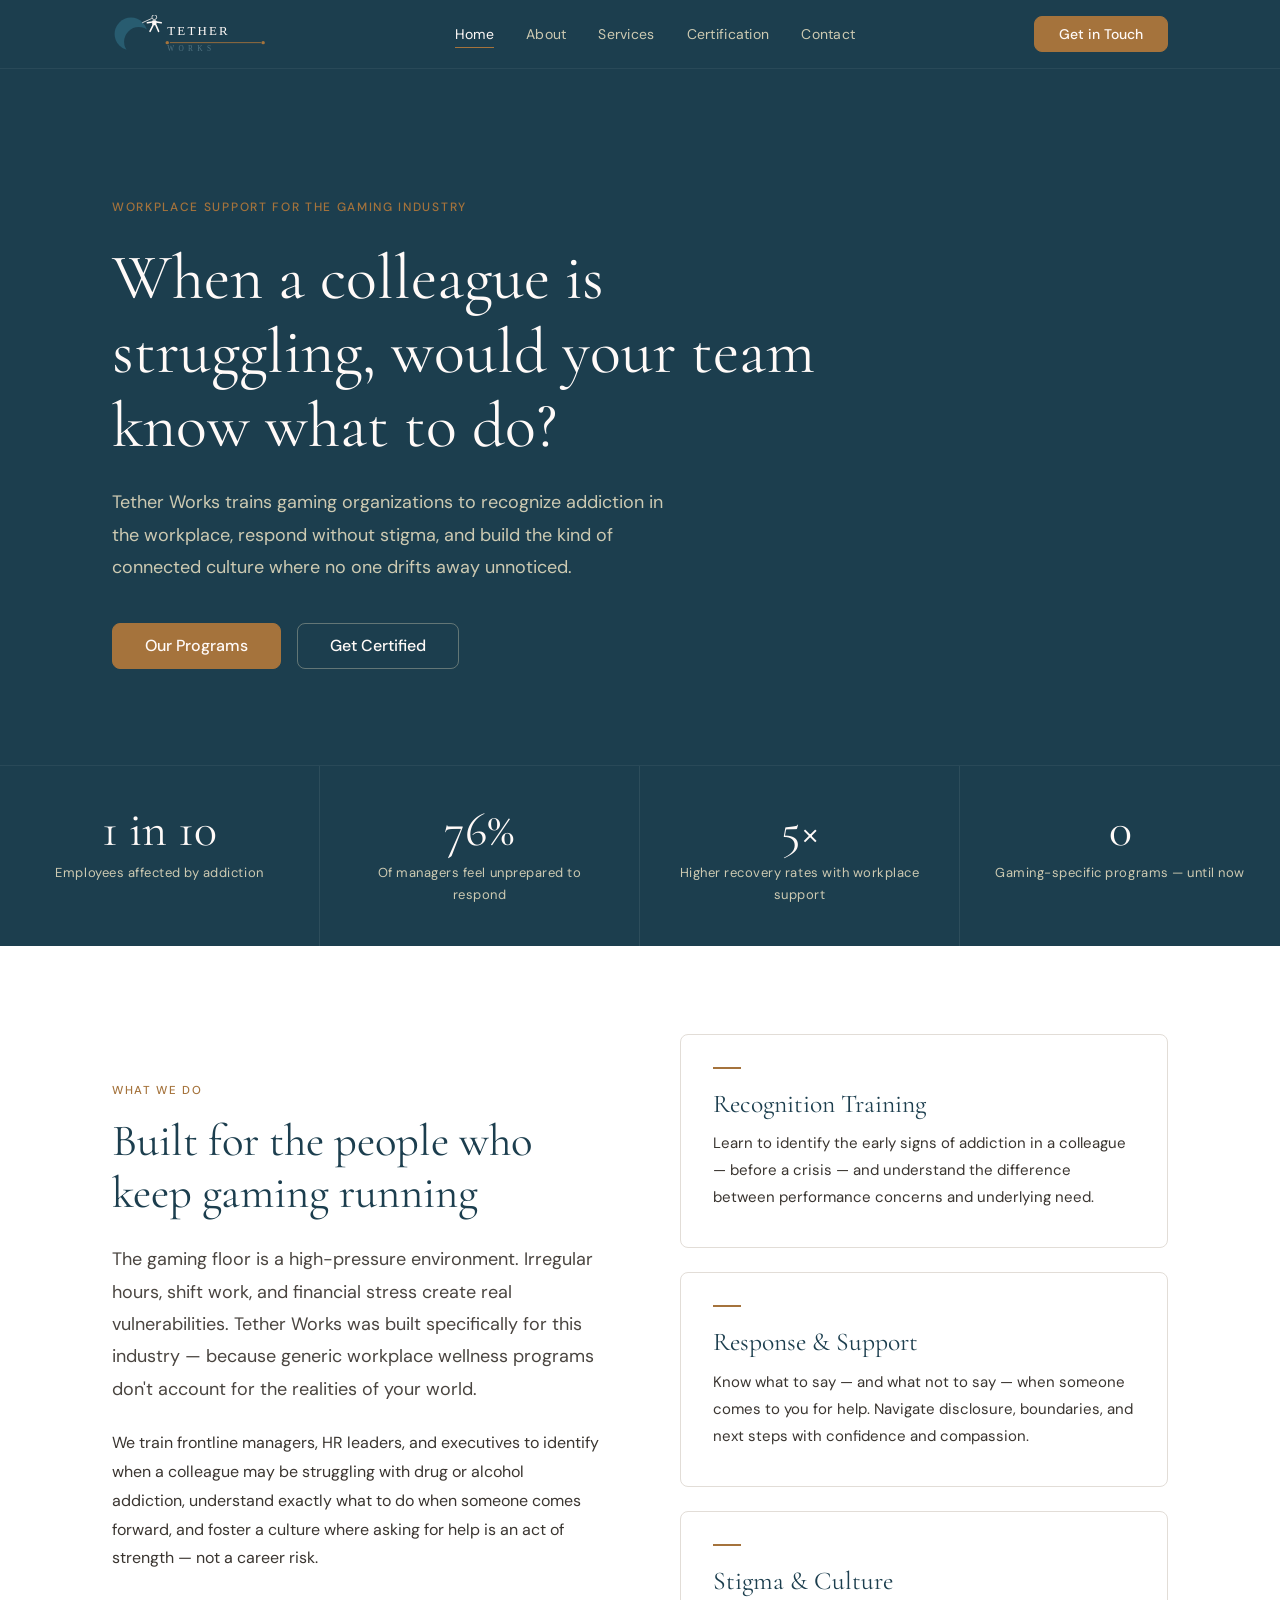
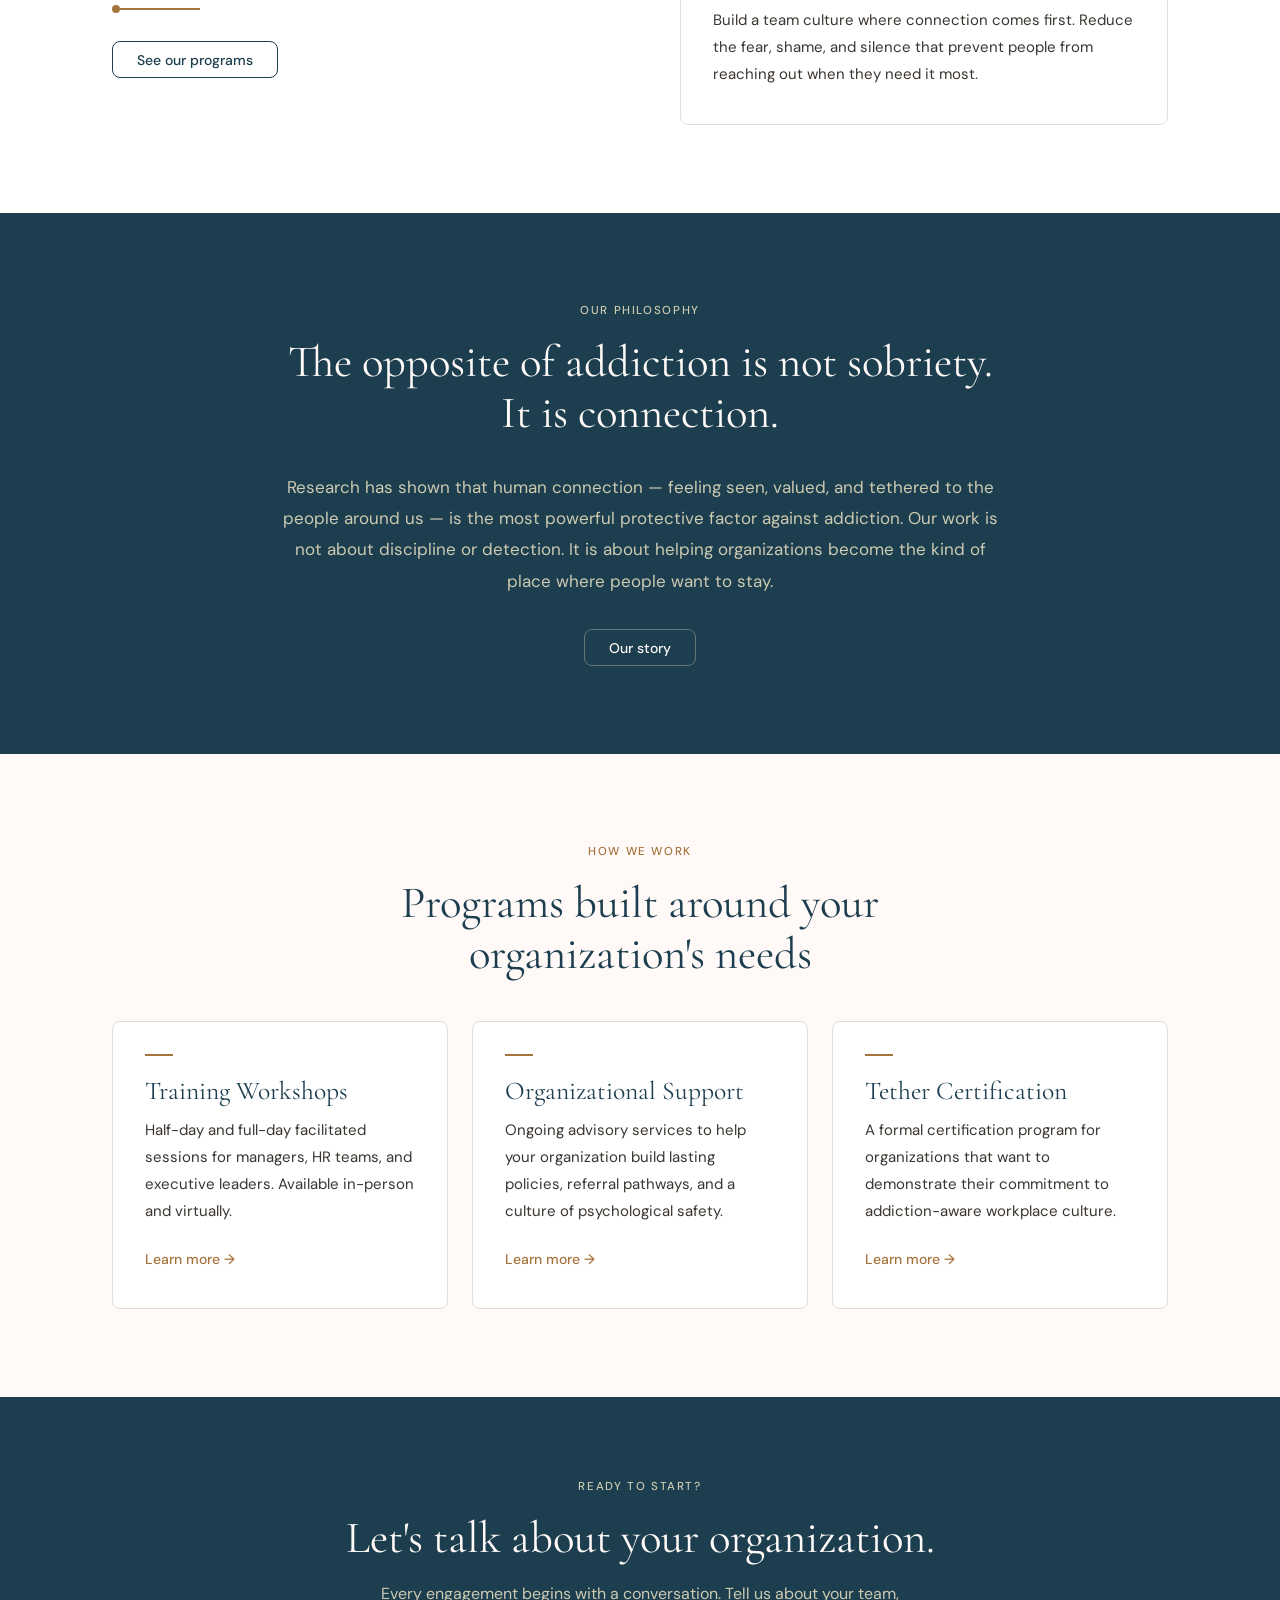
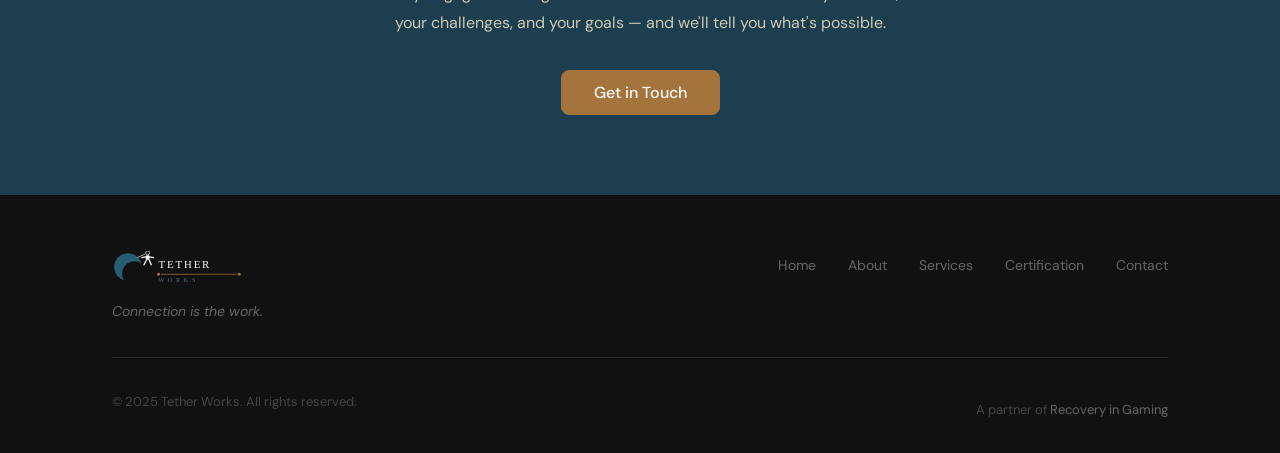
==== index.html @ 8a62e348 "Add files via upload" ====
<!DOCTYPE html>
<html lang="en">
<head>
  <meta charset="UTF-8">
  <meta name="viewport" content="width=device-width, initial-scale=1.0">
  <title>Tether Works — Workplace Addiction Support for the Gaming Industry</title>
  <meta name="description" content="Tether Works helps gaming organizations train, support, and certify their teams to respond with confidence when a colleague is struggling with addiction.">
  <link rel="stylesheet" href="assets/css/style.css">
</head>
<body>

<nav>
  <div class="nav-inner">
    <a href="index.html" class="nav-logo">
      <svg viewBox="0 0 190 44" xmlns="http://www.w3.org/2000/svg">
        <defs>
          <mask id="nm">
            <rect width="60" height="44" fill="white"/>
            <circle cx="31" cy="31" r="17" fill="black"/>
          </mask>
        </defs>
        <circle cx="22" cy="22" r="19" fill="#285C70" mask="url(#nm)"/>
        <line x1="35" y1="9" x2="46" y2="4" stroke="#FFFAF8" stroke-width="0.9"/>
        <circle cx="49" cy="2.5" r="2.8" fill="none" stroke="#FFFAF8" stroke-width="0.9"/>
        <rect x="46.5" y="6" width="5" height="6" rx="1.5" fill="#FFFAF8"/>
        <line x1="41" y1="9" x2="46.5" y2="8" stroke="#FFFAF8" stroke-width="1.8" stroke-linecap="round"/>
        <line x1="51.5" y1="8" x2="57" y2="9" stroke="#FFFAF8" stroke-width="1.8" stroke-linecap="round"/>
        <line x1="47.5" y1="12" x2="44" y2="19" stroke="#FFFAF8" stroke-width="1.8" stroke-linecap="round"/>
        <line x1="51" y1="12" x2="54" y2="19" stroke="#FFFAF8" stroke-width="1.8" stroke-linecap="round"/>
        <text x="64" y="23" font-size="15" fill="#FFFAF8" font-family="Georgia, serif" letter-spacing="2.5">TETHER</text>
        <circle cx="64" cy="32" r="2" fill="#A5733C"/>
        <line x1="67.5" y1="32" x2="172" y2="32" stroke="#A5733C" stroke-width="1" stroke-linecap="round"/>
        <circle cx="175" cy="32" r="2" fill="#A5733C"/>
        <text x="64" y="42" font-size="8.5" fill="#517380" font-family="Georgia, serif" letter-spacing="5">WORKS</text>
      </svg>
    </a>
    <ul class="nav-links">
      <li><a href="index.html" class="active">Home</a></li>
      <li><a href="about.html">About</a></li>
      <li><a href="services.html">Services</a></li>
      <li><a href="certification.html">Certification</a></li>
      <li><a href="contact.html">Contact</a></li>
    </ul>
    <a href="contact.html" class="btn btn-primary">Get in Touch</a>
  </div>
</nav>

<!-- HERO -->
<section class="hero">
  <div class="container">
    <span class="hero-eyebrow">Workplace support for the gaming industry</span>
    <h1>When a colleague is struggling, would your team know what to do?</h1>
    <p class="lead">Tether Works trains gaming organizations to recognize addiction in the workplace, respond without stigma, and build the kind of connected culture where no one drifts away unnoticed.</p>
    <div class="hero-ctas">
      <a href="services.html" class="btn btn-primary btn-lg">Our Programs</a>
      <a href="certification.html" class="btn btn-ghost btn-lg">Get Certified</a>
    </div>
  </div>
</section>

<!-- STAT STRIP -->
<section class="bg-depth" style="padding: 0; border-top: 1px solid rgba(255,255,255,0.06);">
  <div class="stat-strip">
    <div class="stat-item">
      <div class="stat-num">1 in 10</div>
      <div class="stat-label">Employees affected by addiction</div>
    </div>
    <div class="stat-item">
      <div class="stat-num">76%</div>
      <div class="stat-label">Of managers feel unprepared to respond</div>
    </div>
    <div class="stat-item">
      <div class="stat-num">5×</div>
      <div class="stat-label">Higher recovery rates with workplace support</div>
    </div>
    <div class="stat-item">
      <div class="stat-num">0</div>
      <div class="stat-label">Gaming-specific programs — until now</div>
    </div>
  </div>
</section>

<!-- WHAT WE DO -->
<section class="bg-white">
  <div class="container">
    <div style="display: grid; grid-template-columns: 1fr 1fr; gap: 5rem; align-items: center;">
      <div>
        <span class="section-label">What we do</span>
        <h2 class="mb-3" style="color: var(--depth);">Built for the people who keep gaming running</h2>
        <p class="lead mb-3">The gaming floor is a high-pressure environment. Irregular hours, shift work, and financial stress create real vulnerabilities. Tether Works was built specifically for this industry — because generic workplace wellness programs don't account for the realities of your world.</p>
        <p>We train frontline managers, HR leaders, and executives to identify when a colleague may be struggling with drug or alcohol addiction, understand exactly what to do when someone comes forward, and foster a culture where asking for help is an act of strength — not a career risk.</p>
        <div class="tether-line mt-4">
          <div class="tether-dot"></div>
          <div class="tether-rule"></div>
        </div>
        <a href="services.html" class="btn btn-outline">See our programs</a>
      </div>
      <div class="card-grid" style="grid-template-columns: 1fr;">
        <div class="card">
          <div class="card-bar"></div>
          <h3>Recognition Training</h3>
          <p>Learn to identify the early signs of addiction in a colleague — before a crisis — and understand the difference between performance concerns and underlying need.</p>
        </div>
        <div class="card">
          <div class="card-bar"></div>
          <h3>Response & Support</h3>
          <p>Know what to say — and what not to say — when someone comes to you for help. Navigate disclosure, boundaries, and next steps with confidence and compassion.</p>
        </div>
        <div class="card">
          <div class="card-bar"></div>
          <h3>Stigma & Culture</h3>
          <p>Build a team culture where connection comes first. Reduce the fear, shame, and silence that prevent people from reaching out when they need it most.</p>
        </div>
      </div>
    </div>
  </div>
</section>

<!-- PHILOSOPHY -->
<section class="bg-depth">
  <div class="container" style="max-width: 800px; text-align: center;">
    <span class="section-label on-dark">Our philosophy</span>
    <h2 style="color: var(--stardust); margin-bottom: 2rem;">The opposite of addiction is not sobriety. It is connection.</h2>
    <p style="color: var(--fog); font-size: 1.0625rem; line-height: 1.85; margin-bottom: 2rem;">Research has shown that human connection — feeling seen, valued, and tethered to the people around us — is the most powerful protective factor against addiction. Our work is not about discipline or detection. It is about helping organizations become the kind of place where people want to stay.</p>
    <a href="about.html" class="btn btn-ghost">Our story</a>
  </div>
</section>

<!-- THREE OFFERINGS -->
<section>
  <div class="container">
    <div class="text-center mb-4" style="max-width: 600px; margin-left: auto; margin-right: auto;">
      <span class="section-label">How we work</span>
      <h2 style="color: var(--depth);">Programs built around your organization's needs</h2>
    </div>
    <div class="card-grid grid-3" style="margin-top: 2.5rem;">
      <div class="card">
        <div class="card-bar"></div>
        <h3>Training Workshops</h3>
        <p>Half-day and full-day facilitated sessions for managers, HR teams, and executive leaders. Available in-person and virtually.</p>
        <div style="margin-top: 1.25rem;">
          <a href="services.html" style="color: var(--lifeline); font-size: 0.875rem; font-weight: 500; text-decoration: none;">Learn more →</a>
        </div>
      </div>
      <div class="card">
        <div class="card-bar"></div>
        <h3>Organizational Support</h3>
        <p>Ongoing advisory services to help your organization build lasting policies, referral pathways, and a culture of psychological safety.</p>
        <div style="margin-top: 1.25rem;">
          <a href="services.html" style="color: var(--lifeline); font-size: 0.875rem; font-weight: 500; text-decoration: none;">Learn more →</a>
        </div>
      </div>
      <div class="card">
        <div class="card-bar"></div>
        <h3>Tether Certification</h3>
        <p>A formal certification program for organizations that want to demonstrate their commitment to addiction-aware workplace culture.</p>
        <div style="margin-top: 1.25rem;">
          <a href="certification.html" style="color: var(--lifeline); font-size: 0.875rem; font-weight: 500; text-decoration: none;">Learn more →</a>
        </div>
      </div>
    </div>
  </div>
</section>

<!-- CTA BAND -->
<section class="cta-band">
  <div class="container">
    <span class="section-label on-dark" style="color: var(--fog);">Ready to start?</span>
    <h2>Let's talk about your organization.</h2>
    <p>Every engagement begins with a conversation. Tell us about your team, your challenges, and your goals — and we'll tell you what's possible.</p>
    <a href="contact.html" class="btn btn-primary btn-lg">Get in Touch</a>
  </div>
</section>

<footer>
  <div class="footer-inner" style="max-width: var(--max-w); margin: 0 auto; padding: 0 2rem;">
    <div class="footer-top">
      <div>
        <svg viewBox="0 0 190 44" xmlns="http://www.w3.org/2000/svg" height="32">
          <defs>
            <mask id="fm">
              <rect width="60" height="44" fill="white"/>
              <circle cx="31" cy="31" r="17" fill="black"/>
            </mask>
          </defs>
          <circle cx="22" cy="22" r="19" fill="#285C70" mask="url(#fm)"/>
          <line x1="35" y1="9" x2="46" y2="4" stroke="#FFFAF8" stroke-width="0.9"/>
          <circle cx="49" cy="2.5" r="2.8" fill="none" stroke="#FFFAF8" stroke-width="0.9"/>
          <rect x="46.5" y="6" width="5" height="6" rx="1.5" fill="#FFFAF8"/>
          <line x1="41" y1="9" x2="46.5" y2="8" stroke="#FFFAF8" stroke-width="1.8" stroke-linecap="round"/>
          <line x1="51.5" y1="8" x2="57" y2="9" stroke="#FFFAF8" stroke-width="1.8" stroke-linecap="round"/>
          <line x1="47.5" y1="12" x2="44" y2="19" stroke="#FFFAF8" stroke-width="1.8" stroke-linecap="round"/>
          <line x1="51" y1="12" x2="54" y2="19" stroke="#FFFAF8" stroke-width="1.8" stroke-linecap="round"/>
          <text x="64" y="23" font-size="15" fill="#FFFAF8" font-family="Georgia, serif" letter-spacing="2.5">TETHER</text>
          <circle cx="64" cy="32" r="2" fill="#A5733C"/>
          <line x1="67.5" y1="32" x2="172" y2="32" stroke="#A5733C" stroke-width="1"/>
          <circle cx="175" cy="32" r="2" fill="#A5733C"/>
          <text x="64" y="42" font-size="8.5" fill="#517380" font-family="Georgia, serif" letter-spacing="5">WORKS</text>
        </svg>
        <p class="footer-tagline">Connection is the work.</p>
      </div>
      <ul class="footer-links">
        <li><a href="index.html">Home</a></li>
        <li><a href="about.html">About</a></li>
        <li><a href="services.html">Services</a></li>
        <li><a href="certification.html">Certification</a></li>
        <li><a href="contact.html">Contact</a></li>
      </ul>
    </div>
    <div class="footer-bottom">
      <p>© 2025 Tether Works. All rights reserved.</p>
      <p>A partner of <a href="https://www.recoveryingaming.com" target="_blank" style="color: #666; text-decoration: none;">Recovery in Gaming</a></p>
    </div>
  </div>
</footer>

</body>
</html>
---- assets/css/style.css ----
@import url('https://fonts.googleapis.com/css2?family=Cormorant+Garamond:ital,wght@0,300;0,400;0,500;1,300;1,400&family=DM+Sans:opsz,wght@9..40,300;9..40,400;9..40,500&display=swap');

:root {
  --depth:     #1C3E4E;
  --depth-dk:  #111F28;
  --lifeline:  #A5733C;
  --lifeline-dk:#8B612E;
  --horizon:   #517380;
  --haze:      #808080;
  --fog:       #CDCAB2;
  --stardust:  #FFFAF8;
  --charcoal:  #111111;
  --white:     #ffffff;
  --border:    #E2DDD7;
  --max-w:     1120px;
  --r:         8px;
}

*, *::before, *::after { box-sizing: border-box; margin: 0; padding: 0; }
html { font-size: 16px; scroll-behavior: smooth; }

body {
  font-family: 'DM Sans', system-ui, sans-serif;
  background: var(--stardust);
  color: var(--charcoal);
  line-height: 1.7;
  -webkit-font-smoothing: antialiased;
}

/* ─── NAV ──────────────────────────────────────── */
nav {
  position: sticky; top: 0; z-index: 100;
  background: var(--depth);
  border-bottom: 1px solid rgba(255,255,255,0.06);
}
.nav-inner {
  max-width: var(--max-w); margin: 0 auto; padding: 0 2rem;
  display: flex; align-items: center; justify-content: space-between; height: 68px;
}
.nav-logo { display: flex; align-items: center; text-decoration: none; }
.nav-logo svg { height: 38px; width: auto; }
.nav-links { display: flex; align-items: center; gap: 2rem; list-style: none; }
.nav-links a {
  color: var(--fog); text-decoration: none;
  font-size: 0.875rem; font-weight: 400; letter-spacing: 0.02em;
  transition: color 0.2s; padding: 4px 0;
  border-bottom: 1.5px solid transparent;
}
.nav-links a:hover { color: var(--stardust); }
.nav-links a.active { color: var(--stardust); border-bottom-color: var(--lifeline); }

/* ─── BUTTONS ───────────────────────────────────── */
.btn {
  display: inline-block; padding: 0.65rem 1.5rem; border-radius: var(--r);
  font-family: 'DM Sans', sans-serif; font-size: 0.875rem; font-weight: 500;
  text-decoration: none; cursor: pointer; transition: all 0.2s;
  border: 1.5px solid transparent; line-height: 1;
}
.btn-primary { background: var(--lifeline); color: var(--stardust); border-color: var(--lifeline); }
.btn-primary:hover { background: var(--lifeline-dk); border-color: var(--lifeline-dk); }
.btn-ghost { background: transparent; color: var(--stardust); border-color: rgba(205,202,178,0.4); }
.btn-ghost:hover { border-color: var(--stardust); color: var(--stardust); }
.btn-outline { background: transparent; color: var(--depth); border-color: var(--depth); }
.btn-outline:hover { background: var(--depth); color: var(--stardust); }
.btn-lg { padding: 0.85rem 2rem; font-size: 1rem; }

/* ─── LAYOUT ────────────────────────────────────── */
.container { max-width: var(--max-w); margin: 0 auto; padding: 0 2rem; }
section { padding: 5.5rem 0; }
section.bg-depth { background: var(--depth); }
section.bg-fog { background: var(--fog); }
section.bg-white { background: var(--white); }
section.bg-dark { background: var(--charcoal); }

/* ─── TYPE ──────────────────────────────────────── */
h1, h2, h3, h4 {
  font-family: 'Cormorant Garamond', Georgia, serif;
  font-weight: 400; line-height: 1.15;
}
h1 { font-size: clamp(2.75rem, 5vw, 4.25rem); }
h2 { font-size: clamp(2rem, 3.5vw, 2.875rem); }
h3 { font-size: clamp(1.375rem, 2vw, 1.75rem); }
h4 { font-size: 1.25rem; }
p { color: #3A3530; line-height: 1.8; }
p + p { margin-top: 1rem; }
.lead { font-size: 1.125rem; color: #4A4540; }
.muted { color: var(--haze); }
.small { font-size: 0.875rem; }

.section-label {
  font-size: 0.72rem; font-weight: 500;
  letter-spacing: 0.14em; text-transform: uppercase;
  color: var(--lifeline); margin-bottom: 1rem; display: block;
}
.section-label.on-dark { color: var(--fog); }

/* ─── TETHER MOTIF ──────────────────────────────── */
.tether-line {
  display: flex; align-items: center; gap: 0;
  margin: 1.75rem 0;
}
.tether-dot {
  width: 8px; height: 8px; border-radius: 50%;
  background: var(--lifeline); flex-shrink: 0;
}
.tether-dot.on-dark { background: rgba(165,115,60,0.6); }
.tether-rule {
  width: 80px; height: 1.5px; background: var(--lifeline);
}
.tether-rule.on-dark { background: rgba(165,115,60,0.4); }

/* ─── HERO ──────────────────────────────────────── */
.hero { background: var(--depth); padding: 8rem 0 6rem; }
.hero-eyebrow {
  font-size: 0.75rem; font-weight: 500; letter-spacing: 0.14em;
  text-transform: uppercase; color: var(--lifeline); margin-bottom: 1.5rem; display: block;
}
.hero h1 { color: var(--stardust); max-width: 740px; margin-bottom: 1.5rem; }
.hero .lead { color: var(--fog); max-width: 580px; margin-bottom: 2.5rem; }
.hero-ctas { display: flex; gap: 1rem; flex-wrap: wrap; }

/* ─── CARDS ─────────────────────────────────────── */
.card-grid { display: grid; gap: 1.5rem; }
.grid-3 { grid-template-columns: repeat(auto-fit, minmax(280px, 1fr)); }
.grid-2 { grid-template-columns: repeat(auto-fit, minmax(340px, 1fr)); }

.card {
  background: var(--white); border-radius: var(--r);
  padding: 2rem 2rem 2.25rem;
  border: 1px solid var(--border);
  transition: border-color 0.2s;
}
.card:hover { border-color: var(--lifeline); }
.card-bar { width: 28px; height: 2px; background: var(--lifeline); margin-bottom: 1.25rem; }
.card h3 { margin-bottom: 0.75rem; color: var(--depth); }
.card p { font-size: 0.9375rem; }

/* ─── CALLOUT / QUOTE ───────────────────────────── */
.callout {
  border-left: 3px solid var(--lifeline);
  padding: 0.25rem 0 0.25rem 1.75rem; margin: 2.5rem 0;
}
.callout p {
  font-family: 'Cormorant Garamond', Georgia, serif;
  font-size: clamp(1.35rem, 2.5vw, 1.75rem);
  font-style: italic; color: var(--depth); line-height: 1.45;
}
.callout cite { font-size: 0.875rem; color: var(--haze); font-style: normal; display: block; margin-top: 0.75rem; }

/* ─── FOUNDERS ──────────────────────────────────── */
.founder-grid { display: grid; grid-template-columns: repeat(auto-fit, minmax(340px, 1fr)); gap: 1.5rem; }
.founder-card {
  background: var(--white); border-radius: var(--r);
  padding: 2.25rem; border: 1px solid var(--border);
  display: flex; flex-direction: column; gap: 1.25rem;
}
.founder-header { display: flex; align-items: center; gap: 1.25rem; }
.founder-avatar {
  width: 80px; height: 80px; border-radius: 50%;
  background: var(--fog); flex-shrink: 0;
  display: flex; align-items: center; justify-content: center;
  font-family: 'Cormorant Garamond', serif;
  font-size: 1.75rem; color: var(--depth); font-weight: 400;
}
.founder-name { font-family: 'Cormorant Garamond', serif; font-size: 1.5rem; color: var(--depth); margin-bottom: 0.15rem; }
.founder-title { font-size: 0.875rem; color: var(--haze); }
.founder-bio { font-size: 0.9375rem; color: #4A4540; line-height: 1.75; }

/* ─── CERT / FEATURE LIST ───────────────────────── */
.check-list { list-style: none; display: flex; flex-direction: column; gap: 0.75rem; }
.check-list li {
  display: flex; align-items: flex-start; gap: 0.75rem;
  font-size: 0.9375rem; color: #3A3530;
}
.check-list li::before {
  content: '';
  width: 18px; height: 18px; border-radius: 50%;
  background: var(--lifeline); flex-shrink: 0; margin-top: 3px;
  background-image: url("data:image/svg+xml,%3Csvg xmlns='http://www.w3.org/2000/svg' viewBox='0 0 12 12'%3E%3Cpath d='M2 6l3 3 5-5' stroke='%23FFFAF8' stroke-width='1.5' fill='none' stroke-linecap='round' stroke-linejoin='round'/%3E%3C/svg%3E");
  background-size: 70%; background-repeat: no-repeat; background-position: center;
}

/* ─── FORM ──────────────────────────────────────── */
.form-wrap { max-width: 600px; }
.form-group { margin-bottom: 1.25rem; }
.form-group label { display: block; font-size: 0.875rem; font-weight: 500; margin-bottom: 0.4rem; color: var(--depth); }
.form-group input,
.form-group textarea,
.form-group select {
  width: 100%; padding: 0.75rem 1rem;
  border: 1.5px solid var(--border); border-radius: var(--r);
  font-family: 'DM Sans', sans-serif; font-size: 0.9375rem;
  background: var(--white); color: var(--charcoal);
  transition: border-color 0.2s; appearance: none;
}
.form-group input:focus,
.form-group textarea:focus,
.form-group select:focus { outline: none; border-color: var(--lifeline); }
.form-group textarea { min-height: 140px; resize: vertical; }
.form-row { display: grid; grid-template-columns: 1fr 1fr; gap: 1rem; }

/* ─── CTA BAND ──────────────────────────────────── */
.cta-band { background: var(--depth); padding: 5rem 0; text-align: center; }
.cta-band h2 { color: var(--stardust); margin-bottom: 1rem; }
.cta-band p { color: var(--fog); max-width: 520px; margin: 0 auto 2rem; }

/* ─── FOOTER ────────────────────────────────────── */
footer { background: var(--charcoal); padding: 3.5rem 0 2rem; }
.footer-top {
  display: flex; justify-content: space-between; align-items: flex-start;
  gap: 2rem; padding-bottom: 2rem;
  border-bottom: 1px solid #2A2A2A; margin-bottom: 1.5rem;
}
.footer-tagline { font-style: italic; font-size: 0.875rem; color: #666; margin-top: 0.5rem; }
.footer-links { list-style: none; display: flex; gap: 2rem; flex-wrap: wrap; align-items: center; }
.footer-links a { color: #666; text-decoration: none; font-size: 0.875rem; transition: color 0.2s; }
.footer-links a:hover { color: var(--fog); }
.footer-bottom { display: flex; justify-content: space-between; align-items: center; }
.footer-bottom p { font-size: 0.8125rem; color: #444; }

/* ─── STAT STRIP ────────────────────────────────── */
.stat-strip { display: grid; grid-template-columns: repeat(auto-fit, minmax(180px, 1fr)); gap: 0; }
.stat-item {
  padding: 2.5rem 2rem; border-right: 1px solid rgba(255,255,255,0.08);
  text-align: center;
}
.stat-item:last-child { border-right: none; }
.stat-num {
  font-family: 'Cormorant Garamond', serif;
  font-size: 3rem; color: var(--stardust); line-height: 1; margin-bottom: 0.5rem;
}
.stat-label { font-size: 0.8125rem; color: var(--fog); letter-spacing: 0.04em; }

/* ─── PAGE HEADER ───────────────────────────────── */
.page-header { background: var(--depth); padding: 5rem 0 4rem; }
.page-header h1 { color: var(--stardust); max-width: 680px; margin-bottom: 1rem; }
.page-header .lead { color: var(--fog); max-width: 560px; }

/* ─── UTILS ─────────────────────────────────────── */
.text-center { text-align: center; }
.text-depth { color: var(--depth) !important; }
.text-stardust { color: var(--stardust) !important; }
.text-fog { color: var(--fog) !important; }
.mb-1 { margin-bottom: 0.5rem; } .mb-2 { margin-bottom: 1rem; }
.mb-3 { margin-bottom: 1.5rem; } .mb-4 { margin-bottom: 2rem; }
.mt-3 { margin-top: 1.5rem; } .mt-4 { margin-top: 2rem; }

/* ─── DIVIDER ───────────────────────────────────── */
.tether-divider {
  display: flex; align-items: center; gap: 12px;
  margin: 3rem 0;
}
.tether-divider .dot { width: 7px; height: 7px; border-radius: 50%; background: var(--lifeline); flex-shrink: 0; }
.tether-divider .rule { flex: 1; height: 1px; background: var(--border); }

@media (max-width: 768px) {
  .nav-links { display: none; }
  section { padding: 3.5rem 0; }
  .hero { padding: 5rem 0 4rem; }
  .form-row { grid-template-columns: 1fr; }
  .footer-top { flex-direction: column; }
  .footer-bottom { flex-direction: column; gap: 0.5rem; text-align: center; }
  .stat-strip { grid-template-columns: 1fr 1fr; }
  .stat-item { border-right: none; border-bottom: 1px solid rgba(255,255,255,0.08); }
}
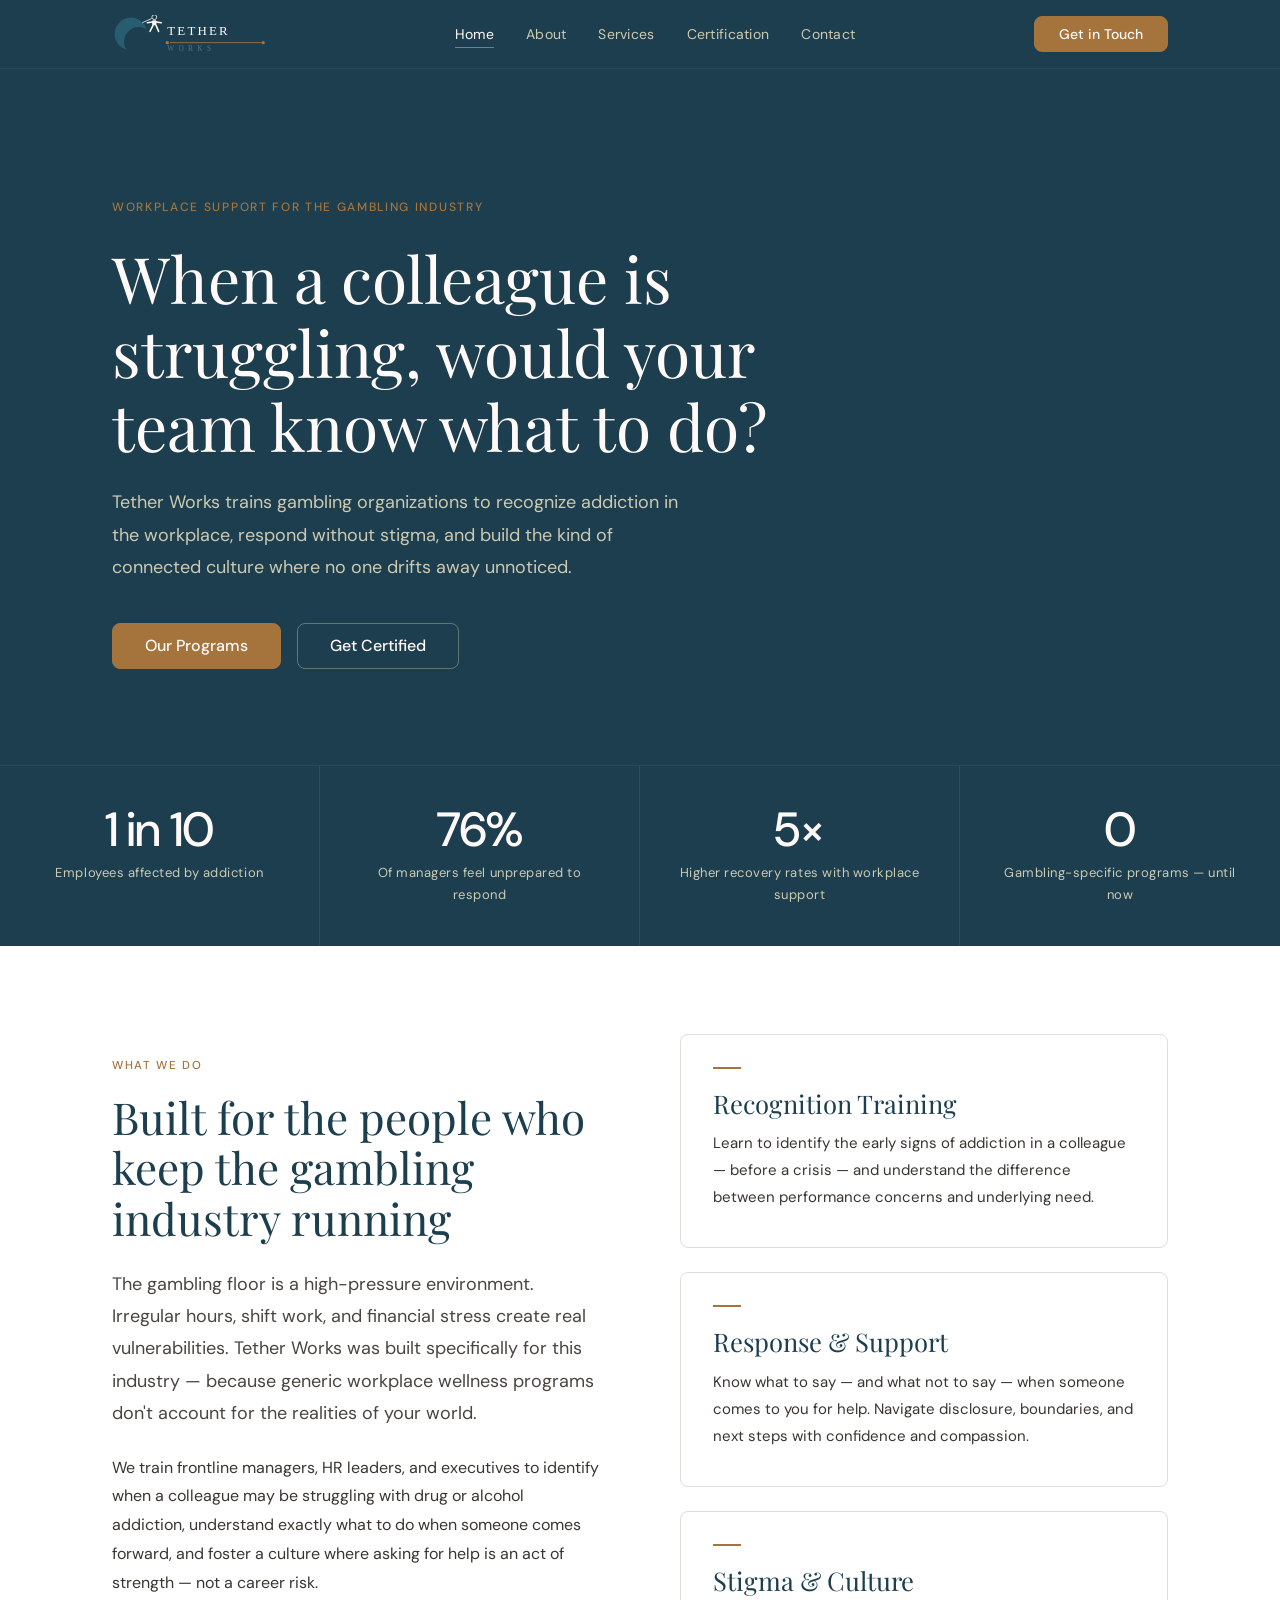
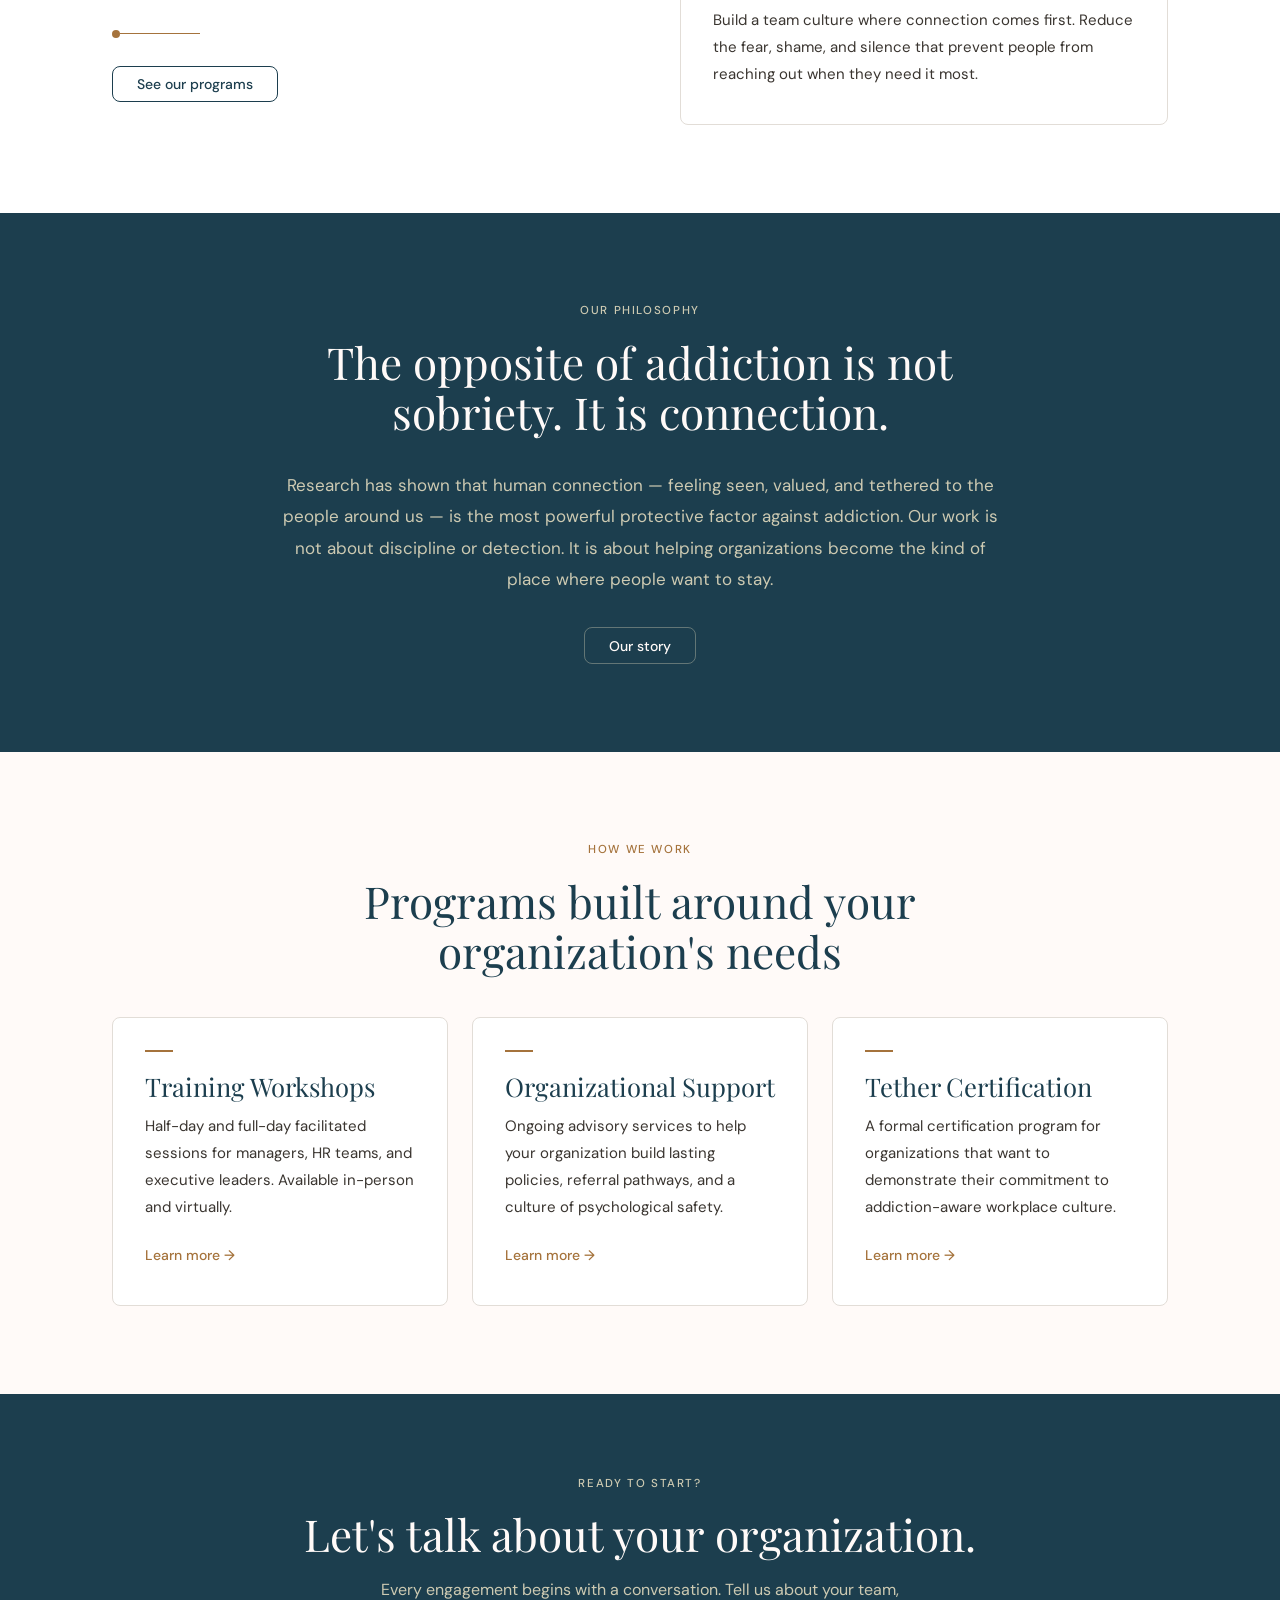
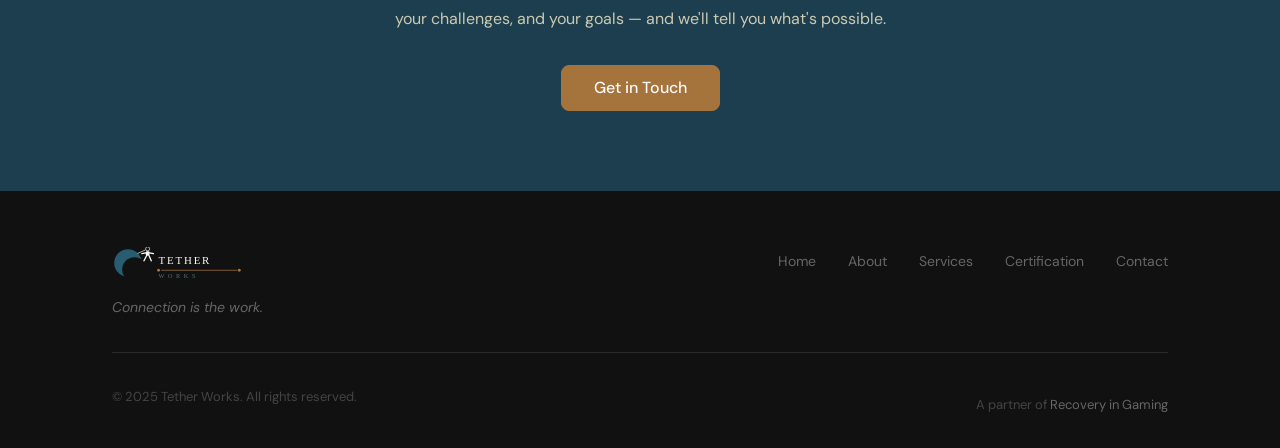
==== commit cf19de83: "Replace gaming with gambling throughout (index)" ====
--- a/index.html
+++ b/index.html
@@ -3,8 +3,8 @@
 <head>
   <meta charset="UTF-8">
   <meta name="viewport" content="width=device-width, initial-scale=1.0">
-  <title>Tether Works — Workplace Addiction Support for the Gaming Industry</title>
-  <meta name="description" content="Tether Works helps gaming organizations train, support, and certify their teams to respond with confidence when a colleague is struggling with addiction.">
+  <title>Tether Works — Workplace Addiction Support for the Gambling Industry</title>
+  <meta name="description" content="Tether Works helps gambling organizations train, support, and certify their teams to respond with confidence when a colleague is struggling with addiction.">
   <link rel="stylesheet" href="assets/css/style.css">
 </head>
 <body>
@@ -13,12 +13,7 @@
   <div class="nav-inner">
     <a href="index.html" class="nav-logo">
       <svg viewBox="0 0 190 44" xmlns="http://www.w3.org/2000/svg">
-        <defs>
-          <mask id="nm">
-            <rect width="60" height="44" fill="white"/>
-            <circle cx="31" cy="31" r="17" fill="black"/>
-          </mask>
-        </defs>
+        <defs><mask id="nm"><rect width="60" height="44" fill="white"/><circle cx="31" cy="31" r="17" fill="black"/></mask></defs>
         <circle cx="22" cy="22" r="19" fill="#285C70" mask="url(#nm)"/>
         <line x1="35" y1="9" x2="46" y2="4" stroke="#FFFAF8" stroke-width="0.9"/>
         <circle cx="49" cy="2.5" r="2.8" fill="none" stroke="#FFFAF8" stroke-width="0.9"/>
@@ -45,12 +40,11 @@
   </div>
 </nav>
 
-<!-- HERO -->
 <section class="hero">
   <div class="container">
-    <span class="hero-eyebrow">Workplace support for the gaming industry</span>
+    <span class="hero-eyebrow">Workplace support for the gambling industry</span>
     <h1>When a colleague is struggling, would your team know what to do?</h1>
-    <p class="lead">Tether Works trains gaming organizations to recognize addiction in the workplace, respond without stigma, and build the kind of connected culture where no one drifts away unnoticed.</p>
+    <p class="lead">Tether Works trains gambling organizations to recognize addiction in the workplace, respond without stigma, and build the kind of connected culture where no one drifts away unnoticed.</p>
     <div class="hero-ctas">
       <a href="services.html" class="btn btn-primary btn-lg">Our Programs</a>
       <a href="certification.html" class="btn btn-ghost btn-lg">Get Certified</a>
@@ -58,7 +52,6 @@
   </div>
 </section>
 
-<!-- STAT STRIP -->
 <section class="bg-depth" style="padding: 0; border-top: 1px solid rgba(255,255,255,0.06);">
   <div class="stat-strip">
     <div class="stat-item">
@@ -75,19 +68,18 @@
     </div>
     <div class="stat-item">
       <div class="stat-num">0</div>
-      <div class="stat-label">Gaming-specific programs — until now</div>
+      <div class="stat-label">Gambling-specific programs — until now</div>
     </div>
   </div>
 </section>
 
-<!-- WHAT WE DO -->
 <section class="bg-white">
   <div class="container">
     <div style="display: grid; grid-template-columns: 1fr 1fr; gap: 5rem; align-items: center;">
       <div>
         <span class="section-label">What we do</span>
-        <h2 class="mb-3" style="color: var(--depth);">Built for the people who keep gaming running</h2>
-        <p class="lead mb-3">The gaming floor is a high-pressure environment. Irregular hours, shift work, and financial stress create real vulnerabilities. Tether Works was built specifically for this industry — because generic workplace wellness programs don't account for the realities of your world.</p>
+        <h2 class="mb-3" style="color: var(--depth);">Built for the people who keep the gambling industry running</h2>
+        <p class="lead mb-3">The gambling floor is a high-pressure environment. Irregular hours, shift work, and financial stress create real vulnerabilities. Tether Works was built specifically for this industry — because generic workplace wellness programs don't account for the realities of your world.</p>
         <p>We train frontline managers, HR leaders, and executives to identify when a colleague may be struggling with drug or alcohol addiction, understand exactly what to do when someone comes forward, and foster a culture where asking for help is an act of strength — not a career risk.</p>
         <div class="tether-line mt-4">
           <div class="tether-dot"></div>
@@ -103,12 +95,12 @@
         </div>
         <div class="card">
           <div class="card-bar"></div>
-          <h3>Response & Support</h3>
+          <h3>Response &amp; Support</h3>
           <p>Know what to say — and what not to say — when someone comes to you for help. Navigate disclosure, boundaries, and next steps with confidence and compassion.</p>
         </div>
         <div class="card">
           <div class="card-bar"></div>
-          <h3>Stigma & Culture</h3>
+          <h3>Stigma &amp; Culture</h3>
           <p>Build a team culture where connection comes first. Reduce the fear, shame, and silence that prevent people from reaching out when they need it most.</p>
         </div>
       </div>
@@ -116,7 +108,6 @@
   </div>
 </section>
 
-<!-- PHILOSOPHY -->
 <section class="bg-depth">
   <div class="container" style="max-width: 800px; text-align: center;">
     <span class="section-label on-dark">Our philosophy</span>
@@ -126,7 +117,6 @@
   </div>
 </section>
 
-<!-- THREE OFFERINGS -->
 <section>
   <div class="container">
     <div class="text-center mb-4" style="max-width: 600px; margin-left: auto; margin-right: auto;">
@@ -138,31 +128,24 @@
         <div class="card-bar"></div>
         <h3>Training Workshops</h3>
         <p>Half-day and full-day facilitated sessions for managers, HR teams, and executive leaders. Available in-person and virtually.</p>
-        <div style="margin-top: 1.25rem;">
-          <a href="services.html" style="color: var(--lifeline); font-size: 0.875rem; font-weight: 500; text-decoration: none;">Learn more →</a>
-        </div>
+        <div style="margin-top: 1.25rem;"><a href="services.html" style="color: var(--lifeline); font-size: 0.875rem; font-weight: 500; text-decoration: none;">Learn more →</a></div>
       </div>
       <div class="card">
         <div class="card-bar"></div>
         <h3>Organizational Support</h3>
         <p>Ongoing advisory services to help your organization build lasting policies, referral pathways, and a culture of psychological safety.</p>
-        <div style="margin-top: 1.25rem;">
-          <a href="services.html" style="color: var(--lifeline); font-size: 0.875rem; font-weight: 500; text-decoration: none;">Learn more →</a>
-        </div>
+        <div style="margin-top: 1.25rem;"><a href="services.html" style="color: var(--lifeline); font-size: 0.875rem; font-weight: 500; text-decoration: none;">Learn more →</a></div>
       </div>
       <div class="card">
         <div class="card-bar"></div>
         <h3>Tether Certification</h3>
         <p>A formal certification program for organizations that want to demonstrate their commitment to addiction-aware workplace culture.</p>
-        <div style="margin-top: 1.25rem;">
-          <a href="certification.html" style="color: var(--lifeline); font-size: 0.875rem; font-weight: 500; text-decoration: none;">Learn more →</a>
-        </div>
+        <div style="margin-top: 1.25rem;"><a href="certification.html" style="color: var(--lifeline); font-size: 0.875rem; font-weight: 500; text-decoration: none;">Learn more →</a></div>
       </div>
     </div>
   </div>
 </section>
 
-<!-- CTA BAND -->
 <section class="cta-band">
   <div class="container">
     <span class="section-label on-dark" style="color: var(--fog);">Ready to start?</span>
@@ -177,12 +160,7 @@
     <div class="footer-top">
       <div>
         <svg viewBox="0 0 190 44" xmlns="http://www.w3.org/2000/svg" height="32">
-          <defs>
-            <mask id="fm">
-              <rect width="60" height="44" fill="white"/>
-              <circle cx="31" cy="31" r="17" fill="black"/>
-            </mask>
-          </defs>
+          <defs><mask id="fm"><rect width="60" height="44" fill="white"/><circle cx="31" cy="31" r="17" fill="black"/></mask></defs>
           <circle cx="22" cy="22" r="19" fill="#285C70" mask="url(#fm)"/>
           <line x1="35" y1="9" x2="46" y2="4" stroke="#FFFAF8" stroke-width="0.9"/>
           <circle cx="49" cy="2.5" r="2.8" fill="none" stroke="#FFFAF8" stroke-width="0.9"/>
--- a/assets/css/style.css
+++ b/assets/css/style.css
@@ -1,4 +1,4 @@
-@import url('https://fonts.googleapis.com/css2?family=Cormorant+Garamond:ital,wght@0,300;0,400;0,500;1,300;1,400&family=DM+Sans:opsz,wght@9..40,300;9..40,400;9..40,500&display=swap');
+@import url('https://fonts.googleapis.com/css2?family=Playfair+Display:ital,wght@0,400;0,500;0,700;1,400;1,500&family=DM+Sans:opsz,wght@9..40,400;9..40,500&display=swap');
 
 :root {
   --depth:     #1C3E4E;
@@ -18,44 +18,18 @@
 
 *, *::before, *::after { box-sizing: border-box; margin: 0; padding: 0; }
 html { font-size: 16px; scroll-behavior: smooth; }
+body { font-family: 'DM Sans', system-ui, sans-serif; background: var(--stardust); color: var(--charcoal); line-height: 1.7; -webkit-font-smoothing: antialiased; }
 
-body {
-  font-family: 'DM Sans', system-ui, sans-serif;
-  background: var(--stardust);
-  color: var(--charcoal);
-  line-height: 1.7;
-  -webkit-font-smoothing: antialiased;
-}
-
-/* ─── NAV ──────────────────────────────────────── */
-nav {
-  position: sticky; top: 0; z-index: 100;
-  background: var(--depth);
-  border-bottom: 1px solid rgba(255,255,255,0.06);
-}
-.nav-inner {
-  max-width: var(--max-w); margin: 0 auto; padding: 0 2rem;
-  display: flex; align-items: center; justify-content: space-between; height: 68px;
-}
+nav { position: sticky; top: 0; z-index: 100; background: var(--depth); border-bottom: 1px solid rgba(255,255,255,0.06); }
+.nav-inner { max-width: var(--max-w); margin: 0 auto; padding: 0 2rem; display: flex; align-items: center; justify-content: space-between; height: 68px; }
 .nav-logo { display: flex; align-items: center; text-decoration: none; }
 .nav-logo svg { height: 38px; width: auto; }
 .nav-links { display: flex; align-items: center; gap: 2rem; list-style: none; }
-.nav-links a {
-  color: var(--fog); text-decoration: none;
-  font-size: 0.875rem; font-weight: 400; letter-spacing: 0.02em;
-  transition: color 0.2s; padding: 4px 0;
-  border-bottom: 1.5px solid transparent;
-}
+.nav-links a { color: var(--fog); text-decoration: none; font-size: 0.875rem; font-weight: 400; letter-spacing: 0.02em; transition: color 0.2s; padding: 4px 0; border-bottom: 1.5px solid transparent; }
 .nav-links a:hover { color: var(--stardust); }
 .nav-links a.active { color: var(--stardust); border-bottom-color: var(--lifeline); }
 
-/* ─── BUTTONS ───────────────────────────────────── */
-.btn {
-  display: inline-block; padding: 0.65rem 1.5rem; border-radius: var(--r);
-  font-family: 'DM Sans', sans-serif; font-size: 0.875rem; font-weight: 500;
-  text-decoration: none; cursor: pointer; transition: all 0.2s;
-  border: 1.5px solid transparent; line-height: 1;
-}
+.btn { display: inline-block; padding: 0.65rem 1.5rem; border-radius: var(--r); font-family: 'DM Sans', sans-serif; font-size: 0.875rem; font-weight: 500; text-decoration: none; cursor: pointer; transition: all 0.2s; border: 1.5px solid transparent; line-height: 1; }
 .btn-primary { background: var(--lifeline); color: var(--stardust); border-color: var(--lifeline); }
 .btn-primary:hover { background: var(--lifeline-dk); border-color: var(--lifeline-dk); }
 .btn-ghost { background: transparent; color: var(--stardust); border-color: rgba(205,202,178,0.4); }
@@ -64,7 +38,6 @@
 .btn-outline:hover { background: var(--depth); color: var(--stardust); }
 .btn-lg { padding: 0.85rem 2rem; font-size: 1rem; }
 
-/* ─── LAYOUT ────────────────────────────────────── */
 .container { max-width: var(--max-w); margin: 0 auto; padding: 0 2rem; }
 section { padding: 5.5rem 0; }
 section.bg-depth { background: var(--depth); }
@@ -72,145 +45,70 @@
 section.bg-white { background: var(--white); }
 section.bg-dark { background: var(--charcoal); }
 
-/* ─── TYPE ──────────────────────────────────────── */
-h1, h2, h3, h4 {
-  font-family: 'Cormorant Garamond', Georgia, serif;
-  font-weight: 400; line-height: 1.15;
-}
-h1 { font-size: clamp(2.75rem, 5vw, 4.25rem); }
-h2 { font-size: clamp(2rem, 3.5vw, 2.875rem); }
-h3 { font-size: clamp(1.375rem, 2vw, 1.75rem); }
-h4 { font-size: 1.25rem; }
+h1, h2, h3, h4 { font-family: 'Playfair Display', Georgia, serif; font-weight: 400; line-height: 1.15; }
+h1 { font-size: clamp(2.5rem, 5vw, 4rem); }
+h2 { font-size: clamp(1.875rem, 3.5vw, 2.75rem); }
+h3 { font-size: clamp(1.25rem, 2vw, 1.625rem); }
+h4 { font-size: 1.2rem; }
 p { color: #3A3530; line-height: 1.8; }
 p + p { margin-top: 1rem; }
 .lead { font-size: 1.125rem; color: #4A4540; }
 .muted { color: var(--haze); }
 .small { font-size: 0.875rem; }
 
-.section-label {
-  font-size: 0.72rem; font-weight: 500;
-  letter-spacing: 0.14em; text-transform: uppercase;
-  color: var(--lifeline); margin-bottom: 1rem; display: block;
-}
+.section-label { font-size: 0.72rem; font-weight: 500; letter-spacing: 0.14em; text-transform: uppercase; color: var(--lifeline); margin-bottom: 1rem; display: block; }
 .section-label.on-dark { color: var(--fog); }
 
-/* ─── TETHER MOTIF ──────────────────────────────── */
-.tether-line {
-  display: flex; align-items: center; gap: 0;
-  margin: 1.75rem 0;
-}
-.tether-dot {
-  width: 8px; height: 8px; border-radius: 50%;
-  background: var(--lifeline); flex-shrink: 0;
-}
+.tether-line { display: flex; align-items: center; gap: 0; margin: 1.75rem 0; }
+.tether-dot { width: 8px; height: 8px; border-radius: 50%; background: var(--lifeline); flex-shrink: 0; }
 .tether-dot.on-dark { background: rgba(165,115,60,0.6); }
-.tether-rule {
-  width: 80px; height: 1.5px; background: var(--lifeline);
-}
+.tether-rule { width: 80px; height: 1.5px; background: var(--lifeline); }
 .tether-rule.on-dark { background: rgba(165,115,60,0.4); }
 
-/* ─── HERO ──────────────────────────────────────── */
 .hero { background: var(--depth); padding: 8rem 0 6rem; }
-.hero-eyebrow {
-  font-size: 0.75rem; font-weight: 500; letter-spacing: 0.14em;
-  text-transform: uppercase; color: var(--lifeline); margin-bottom: 1.5rem; display: block;
-}
+.hero-eyebrow { font-size: 0.75rem; font-weight: 500; letter-spacing: 0.14em; text-transform: uppercase; color: var(--lifeline); margin-bottom: 1.5rem; display: block; }
 .hero h1 { color: var(--stardust); max-width: 740px; margin-bottom: 1.5rem; }
 .hero .lead { color: var(--fog); max-width: 580px; margin-bottom: 2.5rem; }
 .hero-ctas { display: flex; gap: 1rem; flex-wrap: wrap; }
 
-/* ─── CARDS ─────────────────────────────────────── */
 .card-grid { display: grid; gap: 1.5rem; }
 .grid-3 { grid-template-columns: repeat(auto-fit, minmax(280px, 1fr)); }
 .grid-2 { grid-template-columns: repeat(auto-fit, minmax(340px, 1fr)); }
-
-.card {
-  background: var(--white); border-radius: var(--r);
-  padding: 2rem 2rem 2.25rem;
-  border: 1px solid var(--border);
-  transition: border-color 0.2s;
-}
+.card { background: var(--white); border-radius: var(--r); padding: 2rem 2rem 2.25rem; border: 1px solid var(--border); transition: border-color 0.2s; }
 .card:hover { border-color: var(--lifeline); }
 .card-bar { width: 28px; height: 2px; background: var(--lifeline); margin-bottom: 1.25rem; }
 .card h3 { margin-bottom: 0.75rem; color: var(--depth); }
 .card p { font-size: 0.9375rem; }
 
-/* ─── CALLOUT / QUOTE ───────────────────────────── */
-.callout {
-  border-left: 3px solid var(--lifeline);
-  padding: 0.25rem 0 0.25rem 1.75rem; margin: 2.5rem 0;
-}
-.callout p {
-  font-family: 'Cormorant Garamond', Georgia, serif;
-  font-size: clamp(1.35rem, 2.5vw, 1.75rem);
-  font-style: italic; color: var(--depth); line-height: 1.45;
-}
+.callout { border-left: 3px solid var(--lifeline); padding: 0.25rem 0 0.25rem 1.75rem; margin: 2.5rem 0; }
+.callout p { font-family: 'Playfair Display', Georgia, serif; font-size: clamp(1.25rem, 2.5vw, 1.625rem); font-style: italic; color: var(--depth); line-height: 1.45; }
 .callout cite { font-size: 0.875rem; color: var(--haze); font-style: normal; display: block; margin-top: 0.75rem; }
 
-/* ─── FOUNDERS ──────────────────────────────────── */
 .founder-grid { display: grid; grid-template-columns: repeat(auto-fit, minmax(340px, 1fr)); gap: 1.5rem; }
-.founder-card {
-  background: var(--white); border-radius: var(--r);
-  padding: 2.25rem; border: 1px solid var(--border);
-  display: flex; flex-direction: column; gap: 1.25rem;
-}
+.founder-card { background: var(--white); border-radius: var(--r); padding: 2.25rem; border: 1px solid var(--border); display: flex; flex-direction: column; gap: 1.25rem; }
 .founder-header { display: flex; align-items: center; gap: 1.25rem; }
-.founder-avatar {
-  width: 80px; height: 80px; border-radius: 50%;
-  background: var(--fog); flex-shrink: 0;
-  display: flex; align-items: center; justify-content: center;
-  font-family: 'Cormorant Garamond', serif;
-  font-size: 1.75rem; color: var(--depth); font-weight: 400;
-}
-.founder-name { font-family: 'Cormorant Garamond', serif; font-size: 1.5rem; color: var(--depth); margin-bottom: 0.15rem; }
+.founder-avatar { width: 80px; height: 80px; border-radius: 50%; background: var(--fog); flex-shrink: 0; display: flex; align-items: center; justify-content: center; font-family: 'Playfair Display', serif; font-size: 1.75rem; color: var(--depth); font-weight: 400; }
+.founder-name { font-family: 'Playfair Display', serif; font-size: 1.5rem; color: var(--depth); margin-bottom: 0.15rem; }
 .founder-title { font-size: 0.875rem; color: var(--haze); }
 .founder-bio { font-size: 0.9375rem; color: #4A4540; line-height: 1.75; }
 
-/* ─── CERT / FEATURE LIST ───────────────────────── */
 .check-list { list-style: none; display: flex; flex-direction: column; gap: 0.75rem; }
-.check-list li {
-  display: flex; align-items: flex-start; gap: 0.75rem;
-  font-size: 0.9375rem; color: #3A3530;
-}
-.check-list li::before {
-  content: '';
-  width: 18px; height: 18px; border-radius: 50%;
-  background: var(--lifeline); flex-shrink: 0; margin-top: 3px;
-  background-image: url("data:image/svg+xml,%3Csvg xmlns='http://www.w3.org/2000/svg' viewBox='0 0 12 12'%3E%3Cpath d='M2 6l3 3 5-5' stroke='%23FFFAF8' stroke-width='1.5' fill='none' stroke-linecap='round' stroke-linejoin='round'/%3E%3C/svg%3E");
-  background-size: 70%; background-repeat: no-repeat; background-position: center;
-}
+.check-list li { display: flex; align-items: flex-start; gap: 0.75rem; font-size: 0.9375rem; color: #3A3530; }
+.check-list li::before { content: ''; width: 18px; height: 18px; border-radius: 50%; background: var(--lifeline); flex-shrink: 0; margin-top: 3px; background-image: url("data:image/svg+xml,%3Csvg xmlns='http://www.w3.org/2000/svg' viewBox='0 0 12 12'%3E%3Cpath d='M2 6l3 3 5-5' stroke='%23FFFAF8' stroke-width='1.5' fill='none' stroke-linecap='round' stroke-linejoin='round'/%3E%3C/svg%3E"); background-size: 70%; background-repeat: no-repeat; background-position: center; }
 
-/* ─── FORM ──────────────────────────────────────── */
-.form-wrap { max-width: 600px; }
 .form-group { margin-bottom: 1.25rem; }
 .form-group label { display: block; font-size: 0.875rem; font-weight: 500; margin-bottom: 0.4rem; color: var(--depth); }
-.form-group input,
-.form-group textarea,
-.form-group select {
-  width: 100%; padding: 0.75rem 1rem;
-  border: 1.5px solid var(--border); border-radius: var(--r);
-  font-family: 'DM Sans', sans-serif; font-size: 0.9375rem;
-  background: var(--white); color: var(--charcoal);
-  transition: border-color 0.2s; appearance: none;
-}
-.form-group input:focus,
-.form-group textarea:focus,
-.form-group select:focus { outline: none; border-color: var(--lifeline); }
+.form-group input, .form-group textarea, .form-group select { width: 100%; padding: 0.75rem 1rem; border: 1.5px solid var(--border); border-radius: var(--r); font-family: 'DM Sans', sans-serif; font-size: 0.9375rem; background: var(--white); color: var(--charcoal); transition: border-color 0.2s; appearance: none; }
+.form-group input:focus, .form-group textarea:focus, .form-group select:focus { outline: none; border-color: var(--lifeline); }
 .form-group textarea { min-height: 140px; resize: vertical; }
 .form-row { display: grid; grid-template-columns: 1fr 1fr; gap: 1rem; }
 
-/* ─── CTA BAND ──────────────────────────────────── */
 .cta-band { background: var(--depth); padding: 5rem 0; text-align: center; }
 .cta-band h2 { color: var(--stardust); margin-bottom: 1rem; }
 .cta-band p { color: var(--fog); max-width: 520px; margin: 0 auto 2rem; }
 
-/* ─── FOOTER ────────────────────────────────────── */
 footer { background: var(--charcoal); padding: 3.5rem 0 2rem; }
-.footer-top {
-  display: flex; justify-content: space-between; align-items: flex-start;
-  gap: 2rem; padding-bottom: 2rem;
-  border-bottom: 1px solid #2A2A2A; margin-bottom: 1.5rem;
-}
+.footer-top { display: flex; justify-content: space-between; align-items: flex-start; gap: 2rem; padding-bottom: 2rem; border-bottom: 1px solid #2A2A2A; margin-bottom: 1.5rem; }
 .footer-tagline { font-style: italic; font-size: 0.875rem; color: #666; margin-top: 0.5rem; }
 .footer-links { list-style: none; display: flex; gap: 2rem; flex-wrap: wrap; align-items: center; }
 .footer-links a { color: #666; text-decoration: none; font-size: 0.875rem; transition: color 0.2s; }
@@ -218,40 +116,23 @@
 .footer-bottom { display: flex; justify-content: space-between; align-items: center; }
 .footer-bottom p { font-size: 0.8125rem; color: #444; }
 
-/* ─── STAT STRIP ────────────────────────────────── */
-.stat-strip { display: grid; grid-template-columns: repeat(auto-fit, minmax(180px, 1fr)); gap: 0; }
-.stat-item {
-  padding: 2.5rem 2rem; border-right: 1px solid rgba(255,255,255,0.08);
-  text-align: center;
-}
+.stat-strip { display: grid; grid-template-columns: repeat(auto-fit, minmax(180px, 1fr)); }
+.stat-item { padding: 2.5rem 2rem; border-right: 1px solid rgba(255,255,255,0.08); text-align: center; }
 .stat-item:last-child { border-right: none; }
-.stat-num {
-  font-family: 'Cormorant Garamond', serif;
-  font-size: 3rem; color: var(--stardust); line-height: 1; margin-bottom: 0.5rem;
-}
+.stat-num { font-family: 'DM Sans', sans-serif; font-size: 3rem; font-weight: 500; color: var(--stardust); line-height: 1; margin-bottom: 0.5rem; letter-spacing: -0.02em; }
 .stat-label { font-size: 0.8125rem; color: var(--fog); letter-spacing: 0.04em; }
 
-/* ─── PAGE HEADER ───────────────────────────────── */
 .page-header { background: var(--depth); padding: 5rem 0 4rem; }
 .page-header h1 { color: var(--stardust); max-width: 680px; margin-bottom: 1rem; }
 .page-header .lead { color: var(--fog); max-width: 560px; }
 
-/* ─── UTILS ─────────────────────────────────────── */
-.text-center { text-align: center; }
-.text-depth { color: var(--depth) !important; }
-.text-stardust { color: var(--stardust) !important; }
-.text-fog { color: var(--fog) !important; }
-.mb-1 { margin-bottom: 0.5rem; } .mb-2 { margin-bottom: 1rem; }
-.mb-3 { margin-bottom: 1.5rem; } .mb-4 { margin-bottom: 2rem; }
-.mt-3 { margin-top: 1.5rem; } .mt-4 { margin-top: 2rem; }
-
-/* ─── DIVIDER ───────────────────────────────────── */
-.tether-divider {
-  display: flex; align-items: center; gap: 12px;
-  margin: 3rem 0;
-}
+.tether-divider { display: flex; align-items: center; gap: 12px; margin: 3rem 0; }
 .tether-divider .dot { width: 7px; height: 7px; border-radius: 50%; background: var(--lifeline); flex-shrink: 0; }
 .tether-divider .rule { flex: 1; height: 1px; background: var(--border); }
+
+.text-center { text-align: center; }
+.mb-1 { margin-bottom: 0.5rem; } .mb-2 { margin-bottom: 1rem; } .mb-3 { margin-bottom: 1.5rem; } .mb-4 { margin-bottom: 2rem; }
+.mt-3 { margin-top: 1.5rem; } .mt-4 { margin-top: 2rem; }
 
 @media (max-width: 768px) {
   .nav-links { display: none; }
